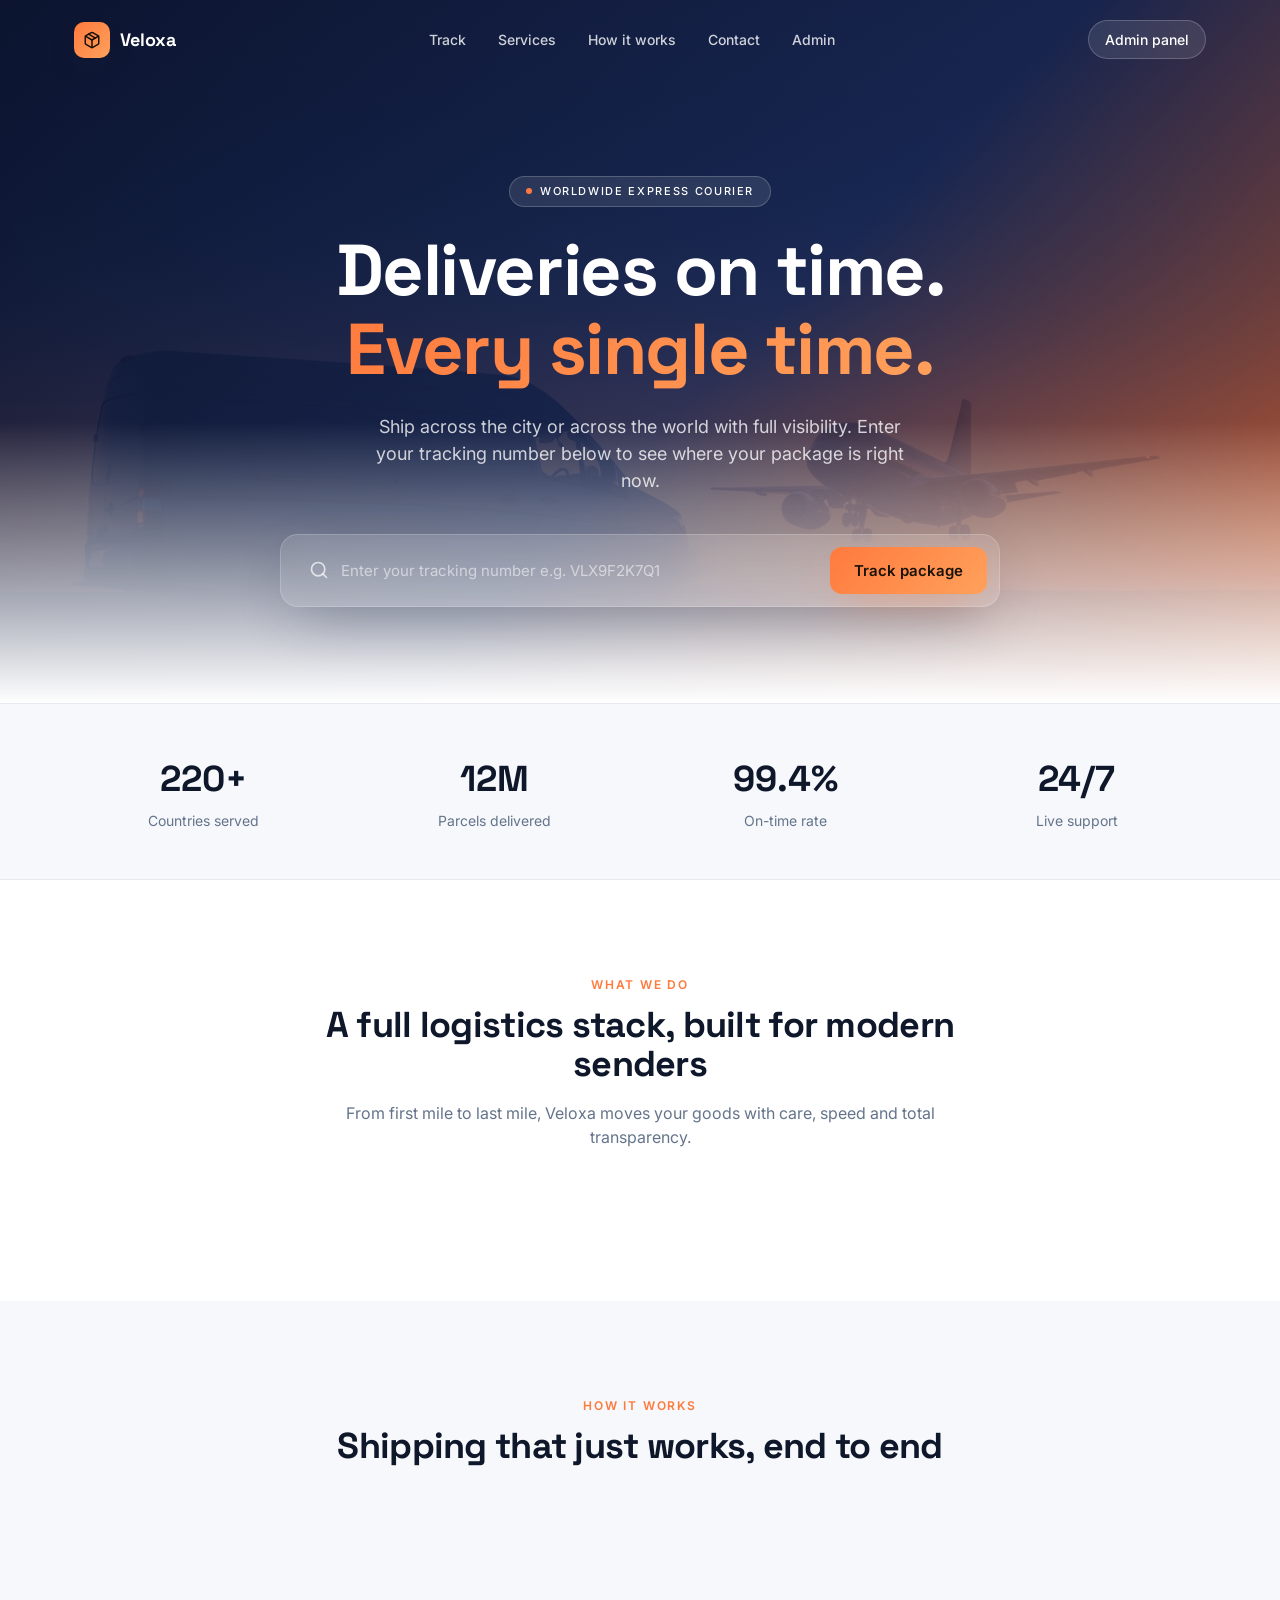
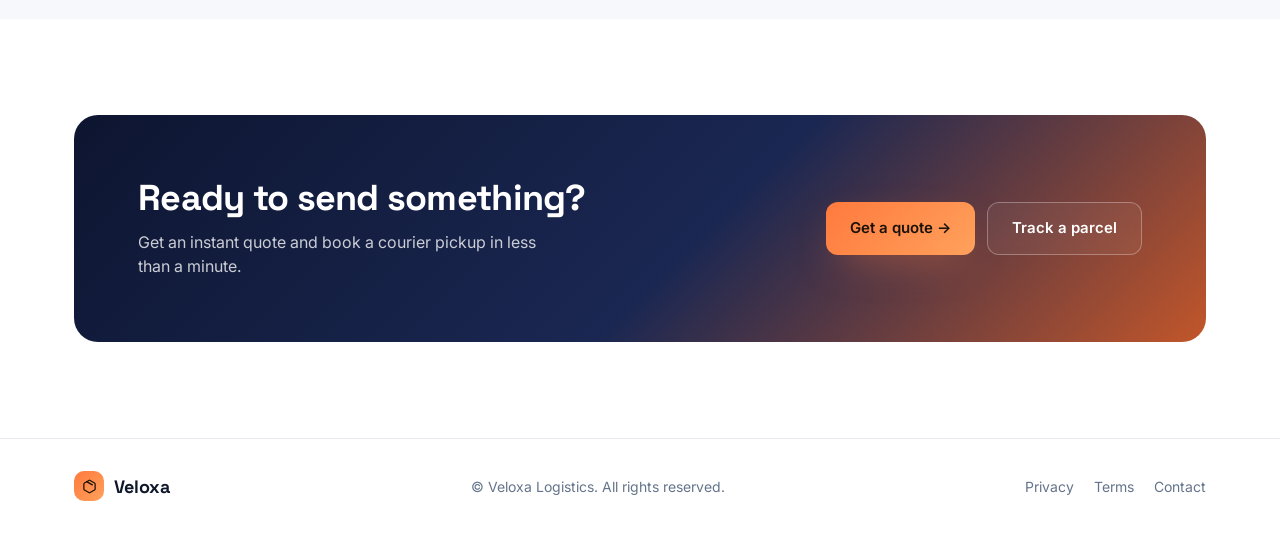
==== index.html @ 429a4c86 "Add files via upload" ====
<!doctype html>
<html lang="en">
<head>
<meta charset="utf-8" />
<meta name="viewport" content="width=device-width, initial-scale=1" />
<title>Veloxa — Fast, reliable global courier & parcel tracking</title>
<meta name="description" content="Track your parcels in real time and ship worldwide with Veloxa — a modern courier service built for speed, reliability and visibility." />
<link rel="preconnect" href="https://fonts.googleapis.com" />
<link rel="preconnect" href="https://fonts.gstatic.com" crossorigin />
<link href="https://fonts.googleapis.com/css2?family=Inter:wght@400;500;600;700&family=Space+Grotesk:wght@500;600;700&display=swap" rel="stylesheet" />
<link rel="stylesheet" href="styles.css" />
</head>
<body>
<!-- HEADER -->
<header class="site-header">
  <div class="container nav">
    <a href="#" class="logo">
      <span class="logo-mark">
        <svg viewBox="0 0 24 24" fill="none" stroke="currentColor" stroke-width="2" stroke-linecap="round" stroke-linejoin="round"><path d="M16.5 9.4l-9-5.19"/><path d="M21 16V8a2 2 0 0 0-1-1.73l-7-4a2 2 0 0 0-2 0l-7 4A2 2 0 0 0 3 8v8a2 2 0 0 0 1 1.73l7 4a2 2 0 0 0 2 0l7-4A2 2 0 0 0 21 16z"/><path d="M3.27 6.96L12 12.01l8.73-5.05"/><path d="M12 22.08V12"/></svg>
      </span>
      <span>Veloxa</span>
    </a>
    <nav class="nav-links">
      <a href="#track">Track</a>
      <a href="#services">Services</a>
      <a href="#how">How it works</a>
      <a href="#contact">Contact</a>
      <a href="admin.html">Admin</a>
    </nav>
    <a href="admin.html" class="nav-cta">Admin panel</a>
  </div>
</header>

<!-- HERO -->
<section class="hero">
  <div class="hero-bg">
    <img src="hero-courier.jpg" alt="Courier van and cargo plane at sunset" />
    <div class="hero-overlay"></div>
    <div class="hero-fade"></div>
  </div>
  <div class="container hero-inner">
    <span class="badge">
      <span class="badge-dot"></span> Worldwide express courier
    </span>
    <h1>Deliveries on time.<br /><span class="grad-text">Every single time.</span></h1>
    <p class="hero-sub">Ship across the city or across the world with full visibility. Enter your tracking number below to see where your package is right now.</p>

    <form id="track" class="track-form" autocomplete="off">
      <div class="track-input">
        <svg viewBox="0 0 24 24" fill="none" stroke="currentColor" stroke-width="2" stroke-linecap="round" stroke-linejoin="round"><circle cx="11" cy="11" r="8"/><path d="M21 21l-4.3-4.3"/></svg>
        <input type="text" id="trackingInput" placeholder="Enter your tracking number e.g. VLX9F2K7Q1" maxlength="40" aria-label="Tracking number" />
      </div>
      <button type="submit" class="btn-accent" id="trackBtn">
        <span class="btn-label">Track package</span>
      </button>
    </form>
    <p class="error-msg" id="errorMsg" hidden></p>
    <div id="resultMount"></div>
  </div>
</section>

<!-- STATS -->
<section class="stats">
  <div class="container stats-grid">
    <div><p class="stat-v">220+</p><p class="stat-l">Countries served</p></div>
    <div><p class="stat-v">12M</p><p class="stat-l">Parcels delivered</p></div>
    <div><p class="stat-v">99.4%</p><p class="stat-l">On-time rate</p></div>
    <div><p class="stat-v">24/7</p><p class="stat-l">Live support</p></div>
  </div>
</section>

<!-- SERVICES -->
<section id="services" class="section">
  <div class="container">
    <div class="section-head">
      <p class="eyebrow">What we do</p>
      <h2>A full logistics stack, built for modern senders</h2>
      <p class="lead">From first mile to last mile, Veloxa moves your goods with care, speed and total transparency.</p>
    </div>
    <div class="service-grid" id="serviceGrid"></div>
  </div>
</section>

<!-- HOW -->
<section id="how" class="section section-alt">
  <div class="container">
    <div class="section-head">
      <p class="eyebrow">How it works</p>
      <h2>Shipping that just works, end to end</h2>
    </div>
    <div class="steps-grid" id="stepsGrid"></div>
  </div>
</section>

<!-- CTA -->
<section id="contact" class="section">
  <div class="container">
    <div class="cta-card">
      <div>
        <h2>Ready to send something?</h2>
        <p>Get an instant quote and book a courier pickup in less than a minute.</p>
      </div>
      <div class="cta-actions">
        <a href="#track" class="btn-accent">Get a quote →</a>
        <a href="#track" class="btn-ghost">Track a parcel</a>
      </div>
    </div>
  </div>
</section>

<!-- FOOTER -->
<footer class="site-footer">
  <div class="container footer-inner">
    <div class="logo">
      <span class="logo-mark logo-mark-sm">
        <svg viewBox="0 0 24 24" fill="none" stroke="currentColor" stroke-width="2" stroke-linecap="round" stroke-linejoin="round"><path d="M16.5 9.4l-9-5.19"/><path d="M21 16V8a2 2 0 0 0-1-1.73l-7-4a2 2 0 0 0-2 0l-7 4A2 2 0 0 0 3 8v8a2 2 0 0 0 1 1.73l7 4a2 2 0 0 0 2 0l7-4A2 2 0 0 0 21 16z"/></svg>
      </span>
      <span>Veloxa</span>
    </div>
    <p class="copy">© <span id="year"></span> Veloxa Logistics. All rights reserved.</p>
    <div class="footer-links">
      <a href="#">Privacy</a><a href="#">Terms</a><a href="#">Contact</a>
    </div>
  </div>
</footer>

<script type="module" src="script.js"></script>
</body>
</html>
---- styles.css ----
:root{
  --background:#ffffff;
  --foreground:#0f172a;
  --muted:#f5f7fa;
  --muted-fg:#64748b;
  --border:#e6e9ef;
  --card:#ffffff;
  --primary:#101a36;
  --primary-fg:#ffffff;
  --accent:#ff7a3d;
  --accent-2:#ffa15c;
  --accent-fg:#1a1208;
  --success:#16a34a;
  --gradient-hero:linear-gradient(135deg,#0d1530 0%,#1a2752 55%,#c2562a 100%);
  --gradient-accent:linear-gradient(135deg,#ff7a3d,#ffa15c);
  --shadow-elegant:0 20px 60px -20px rgba(16,26,54,.45);
  --shadow-accent:0 15px 40px -15px rgba(255,122,61,.55);
  --shadow-card:0 4px 24px -8px rgba(15,23,42,.12);
  --radius:14px;
  --font-sans:'Inter',system-ui,-apple-system,sans-serif;
  --font-display:'Space Grotesk',system-ui,sans-serif;
}
*{box-sizing:border-box;margin:0;padding:0}
html{scroll-behavior:smooth}
body{font-family:var(--font-sans);background:var(--background);color:var(--foreground);-webkit-font-smoothing:antialiased;line-height:1.5}
h1,h2,h3,h4{font-family:var(--font-display);letter-spacing:-.02em;line-height:1.1}
a{color:inherit;text-decoration:none}
img{max-width:100%;display:block}
.container{width:100%;max-width:1180px;margin:0 auto;padding:0 24px}

/* HEADER */
.site-header{position:absolute;inset:0 0 auto 0;z-index:20}
.nav{display:flex;align-items:center;justify-content:space-between;padding:20px 24px}
.logo{display:flex;align-items:center;gap:10px;color:#fff;font-family:var(--font-display);font-weight:700;font-size:18px}
.logo-mark{display:inline-flex;align-items:center;justify-content:center;width:36px;height:36px;border-radius:10px;background:var(--gradient-accent);color:var(--accent-fg);box-shadow:var(--shadow-accent)}
.logo-mark svg{width:18px;height:18px}
.logo-mark-sm{width:30px;height:30px}.logo-mark-sm svg{width:15px;height:15px}
.nav-links{display:none;gap:32px;font-size:14px;font-weight:500;color:rgba(255,255,255,.8)}
.nav-links a{transition:color .2s}
.nav-links a:hover{color:#fff}
.nav-cta{padding:8px 16px;border-radius:999px;background:rgba(255,255,255,.1);color:#fff;font-size:14px;font-weight:500;backdrop-filter:blur(10px);border:1px solid rgba(255,255,255,.2);transition:background .2s}
.nav-cta:hover{background:rgba(255,255,255,.2)}
@media(min-width:768px){.nav-links{display:flex}}

/* HERO */
.hero{position:relative;isolation:isolate;overflow:hidden;color:#fff}
.hero-bg{position:absolute;inset:0;z-index:-1}
.hero-bg img{width:100%;height:100%;object-fit:cover}
.hero-overlay{position:absolute;inset:0;background:var(--gradient-hero);opacity:.88}
.hero-fade{position:absolute;inset:0;background:linear-gradient(to bottom,transparent 60%,var(--background))}
.hero-inner{padding:144px 24px 96px;text-align:center}
@media(min-width:768px){.hero-inner{padding-top:176px}}
.badge{display:inline-flex;align-items:center;gap:8px;padding:6px 16px;border-radius:999px;border:1px solid rgba(255,255,255,.2);background:rgba(255,255,255,.1);font-size:11px;font-weight:500;letter-spacing:.15em;text-transform:uppercase;backdrop-filter:blur(8px)}
.badge-dot{width:6px;height:6px;border-radius:50%;background:var(--accent)}
.hero h1{margin-top:24px;font-size:clamp(2.25rem,7vw,4.5rem);font-weight:700}
.grad-text{background:var(--gradient-accent);-webkit-background-clip:text;background-clip:text;color:transparent}
.hero-sub{max-width:560px;margin:24px auto 0;font-size:clamp(1rem,2vw,1.125rem);color:rgba(255,255,255,.78)}

/* TRACK FORM */
.track-form{max-width:720px;margin:40px auto 0;display:flex;flex-direction:column;gap:12px;padding:12px;border-radius:18px;border:1px solid rgba(255,255,255,.18);background:rgba(255,255,255,.1);backdrop-filter:blur(18px);box-shadow:var(--shadow-elegant)}
.track-input{flex:1;display:flex;align-items:center;gap:12px;padding:0 16px}
.track-input svg{width:20px;height:20px;color:rgba(255,255,255,.7);flex-shrink:0}
.track-input input{flex:1;background:transparent;border:0;outline:none;padding:14px 0;color:#fff;font-size:15px;font-family:inherit;width:100%}
.track-input input::placeholder{color:rgba(255,255,255,.55)}
.btn-accent{display:inline-flex;align-items:center;justify-content:center;gap:8px;padding:14px 24px;border-radius:12px;border:0;background:var(--gradient-accent);color:var(--accent-fg);font-weight:600;font-size:15px;font-family:inherit;cursor:pointer;box-shadow:var(--shadow-accent);transition:filter .2s,transform .2s}
.btn-accent:hover{filter:brightness(1.08)}
.btn-accent:disabled{opacity:.7;cursor:wait}
.btn-ghost{display:inline-flex;align-items:center;justify-content:center;padding:14px 24px;border-radius:12px;border:1px solid rgba(255,255,255,.3);background:rgba(255,255,255,.05);color:#fff;font-weight:600;font-size:15px;backdrop-filter:blur(8px);transition:background .2s}
.btn-ghost:hover{background:rgba(255,255,255,.12)}
@media(min-width:640px){.track-form{flex-direction:row;align-items:center}}
.error-msg{margin-top:12px;max-width:720px;margin-left:auto;margin-right:auto;color:#ffd2b8;font-size:14px;text-align:left;padding:0 12px}
.spinner{width:16px;height:16px;border:2px solid currentColor;border-top-color:transparent;border-radius:50%;animation:spin .8s linear infinite}
@keyframes spin{to{transform:rotate(360deg)}}

/* TRACKING RESULT */
.result{max-width:720px;margin:32px auto 0;overflow:hidden;border-radius:18px;border:1px solid var(--border);background:var(--card);color:var(--foreground);box-shadow:var(--shadow-card);text-align:left;animation:fadeUp .5s ease}
@keyframes fadeUp{from{opacity:0;transform:translateY(16px)}to{opacity:1;transform:none}}
.result-head{display:flex;flex-direction:column;gap:16px;padding:24px;background:#f6f8fb;border-bottom:1px solid var(--border)}
@media(min-width:768px){.result-head{flex-direction:row;align-items:center;justify-content:space-between}}
.result-head .label{font-size:11px;font-weight:600;letter-spacing:.15em;text-transform:uppercase;color:var(--muted-fg)}
.result-head .id{margin-top:4px;font-family:var(--font-display);font-size:22px;font-weight:700}
.result-head .svc{margin-top:4px;font-size:14px;color:var(--muted-fg)}
.status-pill{display:inline-flex;align-items:center;gap:10px;padding:8px 16px;border-radius:999px;background:rgba(22,163,74,.13);color:var(--success);font-weight:600;font-size:14px;width:fit-content}
.pulse{position:relative;display:inline-flex;width:8px;height:8px}
.pulse::before{content:"";position:absolute;inset:0;border-radius:50%;background:var(--success);opacity:.7;animation:ping 1.5s cubic-bezier(0,0,.2,1) infinite}
.pulse::after{content:"";position:relative;display:inline-block;width:8px;height:8px;border-radius:50%;background:var(--success)}
@keyframes ping{75%,100%{transform:scale(2.2);opacity:0}}

.detail-grid{display:grid;grid-template-columns:repeat(2,1fr);gap:16px;padding:24px;border-bottom:1px solid var(--border)}
@media(min-width:768px){.detail-grid{grid-template-columns:repeat(4,1fr)}}
.detail .l{font-size:11px;font-weight:600;letter-spacing:.1em;text-transform:uppercase;color:var(--muted-fg)}
.detail .v{margin-top:4px;font-weight:600;color:var(--foreground)}

.progress-wrap{padding:24px 24px 0}
.progress-meta{display:flex;justify-content:space-between;font-size:12px;color:var(--muted-fg);margin-bottom:8px;font-weight:500}
.progress-bar{height:8px;border-radius:999px;background:var(--muted);overflow:hidden}
.progress-fill{height:100%;background:var(--gradient-accent);border-radius:999px;transition:width 1s ease;width:0}

.timeline-title{padding:24px 24px 16px;font-family:var(--font-display);font-size:18px;font-weight:600}
.timeline{position:relative;list-style:none;padding:0 24px 24px 48px;border-left:1px dashed var(--border);margin-left:30px}
.timeline li{position:relative;padding-bottom:24px}
.timeline li:last-child{padding-bottom:0}
.timeline .dot{position:absolute;left:-36px;top:0;width:28px;height:28px;border-radius:50%;display:flex;align-items:center;justify-content:center;background:var(--muted);color:var(--muted-fg);box-shadow:0 0 0 4px var(--card)}
.timeline .dot.done{background:var(--gradient-accent);color:var(--accent-fg)}
.timeline .dot svg{width:14px;height:14px}
.tl-row{display:flex;flex-direction:column;gap:4px}
@media(min-width:640px){.tl-row{flex-direction:row;align-items:baseline;justify-content:space-between;gap:16px}}
.tl-status{font-weight:600;color:var(--foreground)}
.tl-status.muted{color:var(--muted-fg)}
.tl-loc,.tl-time{font-size:13px;color:var(--muted-fg);display:flex;align-items:center;gap:6px}
.tl-loc svg,.tl-time svg{width:14px;height:14px}

/* STATS */
.stats{border-top:1px solid var(--border);border-bottom:1px solid var(--border);background:#f6f8fb}
.stats-grid{display:grid;grid-template-columns:repeat(2,1fr);gap:32px;padding:48px 24px}
@media(min-width:768px){.stats-grid{grid-template-columns:repeat(4,1fr)}}
.stats div{text-align:center}
.stat-v{font-family:var(--font-display);font-size:clamp(1.75rem,4vw,2.25rem);font-weight:700}
.stat-l{margin-top:4px;font-size:14px;color:var(--muted-fg)}

/* SECTIONS */
.section{padding:96px 0}
.section-alt{background:#f6f8fb}
.section-head{max-width:640px;margin:0 auto;text-align:center}
.eyebrow{font-size:12px;font-weight:600;letter-spacing:.15em;text-transform:uppercase;color:var(--accent)}
.section-head h2{margin-top:12px;font-size:clamp(1.75rem,4vw,2.25rem);font-weight:700}
.section-head .lead{margin-top:16px;color:var(--muted-fg)}

/* SERVICES */
.service-grid{margin-top:56px;display:grid;gap:24px;grid-template-columns:1fr}
@media(min-width:640px){.service-grid{grid-template-columns:repeat(2,1fr)}}
@media(min-width:1024px){.service-grid{grid-template-columns:repeat(3,1fr)}}
.service-card{padding:24px;border-radius:18px;border:1px solid var(--border);background:var(--card);transition:transform .25s,border-color .25s,box-shadow .25s}
.service-card:hover{transform:translateY(-4px);border-color:rgba(255,122,61,.4);box-shadow:var(--shadow-card)}
.service-icon{width:48px;height:48px;border-radius:12px;display:inline-flex;align-items:center;justify-content:center;background:var(--muted);color:var(--primary);transition:background .25s,color .25s}
.service-card:hover .service-icon{background:var(--gradient-accent);color:var(--accent-fg)}
.service-icon svg{width:20px;height:20px}
.service-card h3{margin-top:20px;font-size:18px;font-weight:600}
.service-card p{margin-top:8px;font-size:14px;color:var(--muted-fg);line-height:1.6}

/* STEPS */
.steps-grid{margin-top:56px;display:grid;gap:24px;grid-template-columns:1fr}
@media(min-width:640px){.steps-grid{grid-template-columns:repeat(2,1fr)}}
@media(min-width:1024px){.steps-grid{grid-template-columns:repeat(4,1fr)}}
.step-card{padding:24px;border-radius:18px;border:1px solid var(--border);background:var(--card)}
.step-n{font-family:var(--font-display);font-size:36px;font-weight:700;color:rgba(255,122,61,.35)}
.step-card h3{margin-top:8px;font-size:18px;font-weight:600}
.step-card p{margin-top:8px;font-size:14px;color:var(--muted-fg)}

/* CTA */
.cta-card{position:relative;overflow:hidden;padding:48px 32px;border-radius:24px;background:var(--gradient-hero);color:#fff;display:grid;gap:32px;align-items:center}
@media(min-width:768px){.cta-card{grid-template-columns:1fr auto;padding:64px}}
.cta-card h2{font-size:clamp(1.75rem,4vw,2.25rem);font-weight:700}
.cta-card p{margin-top:12px;color:rgba(255,255,255,.78);max-width:420px}
.cta-actions{display:flex;flex-direction:column;gap:12px}
@media(min-width:640px){.cta-actions{flex-direction:row}}

/* FOOTER */
.site-footer{border-top:1px solid var(--border);background:var(--background)}
.footer-inner{display:flex;flex-direction:column;align-items:center;gap:16px;padding:32px 24px;text-align:center}
@media(min-width:768px){.footer-inner{flex-direction:row;justify-content:space-between;text-align:left}}
.footer-inner .logo{color:var(--foreground)}
.copy{font-size:14px;color:var(--muted-fg)}
.footer-links{display:flex;gap:20px;font-size:14px;color:var(--muted-fg)}
.footer-links a:hover{color:var(--foreground)}
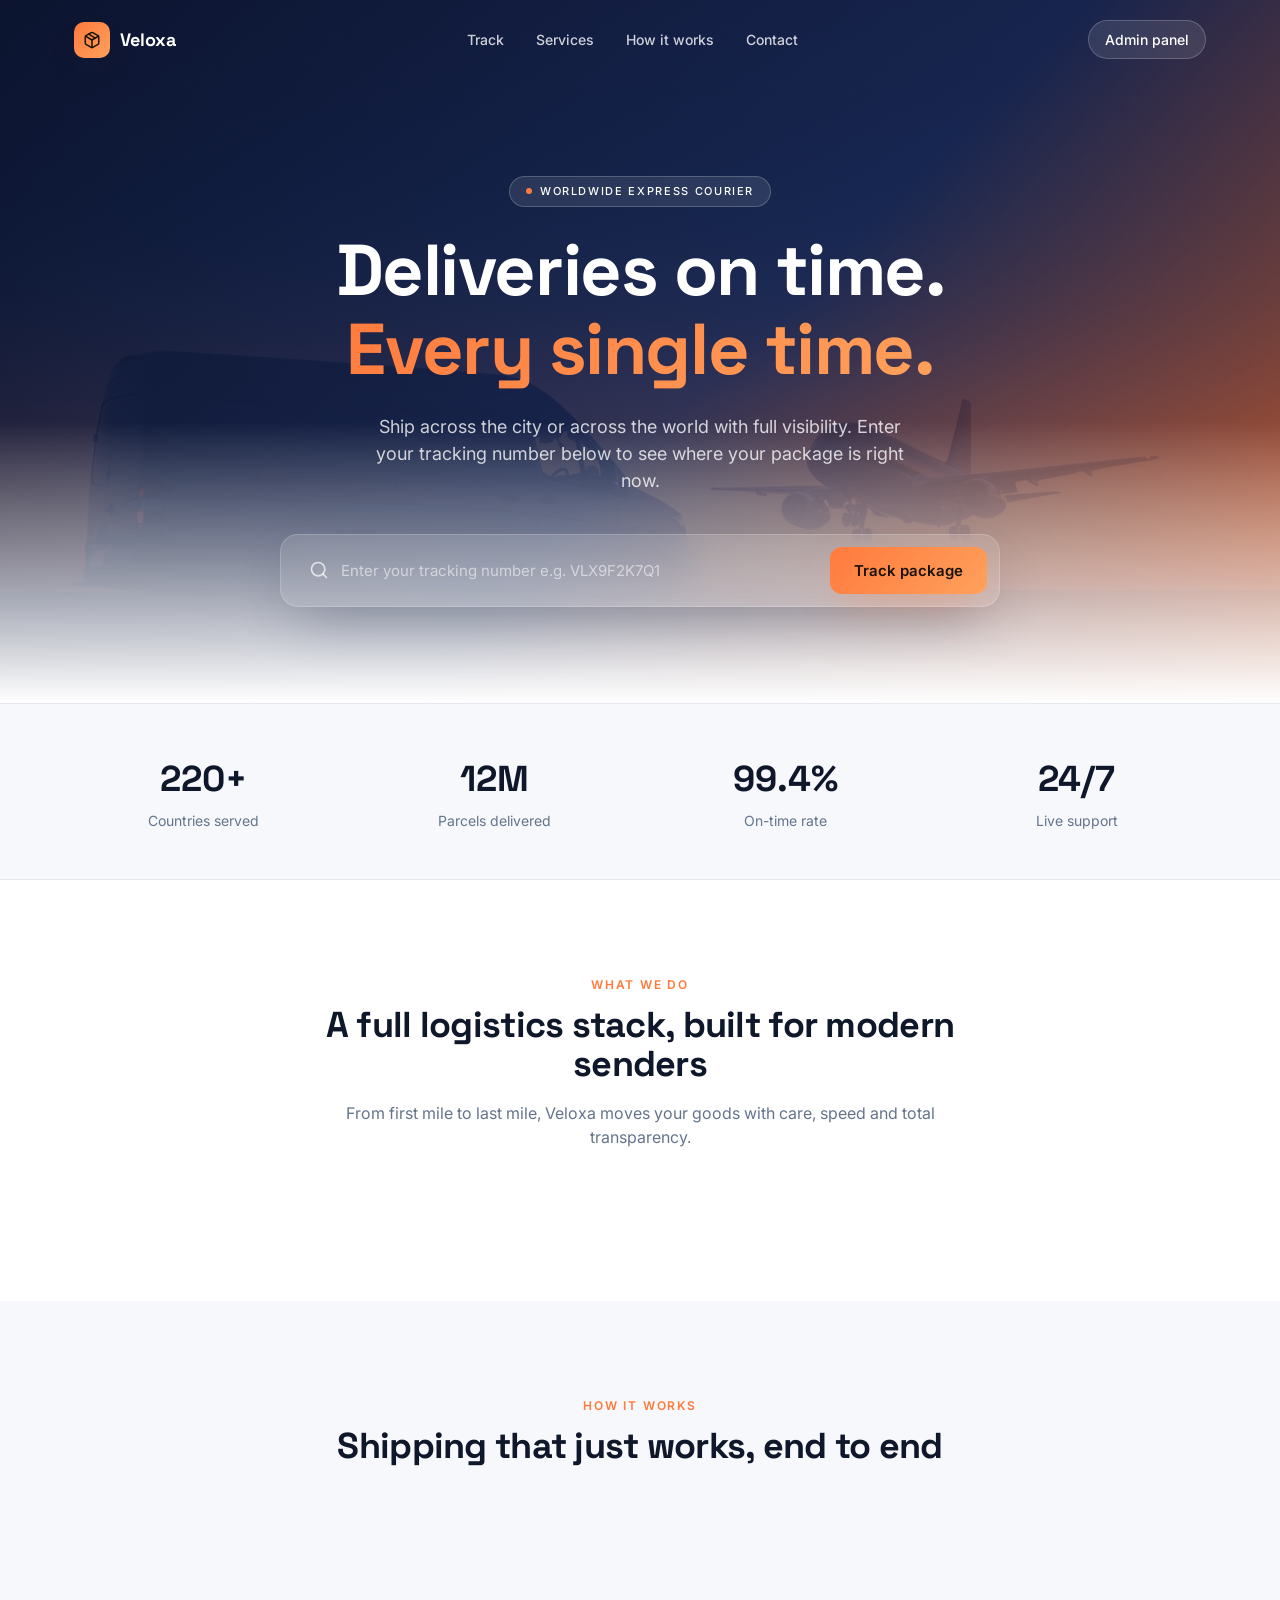
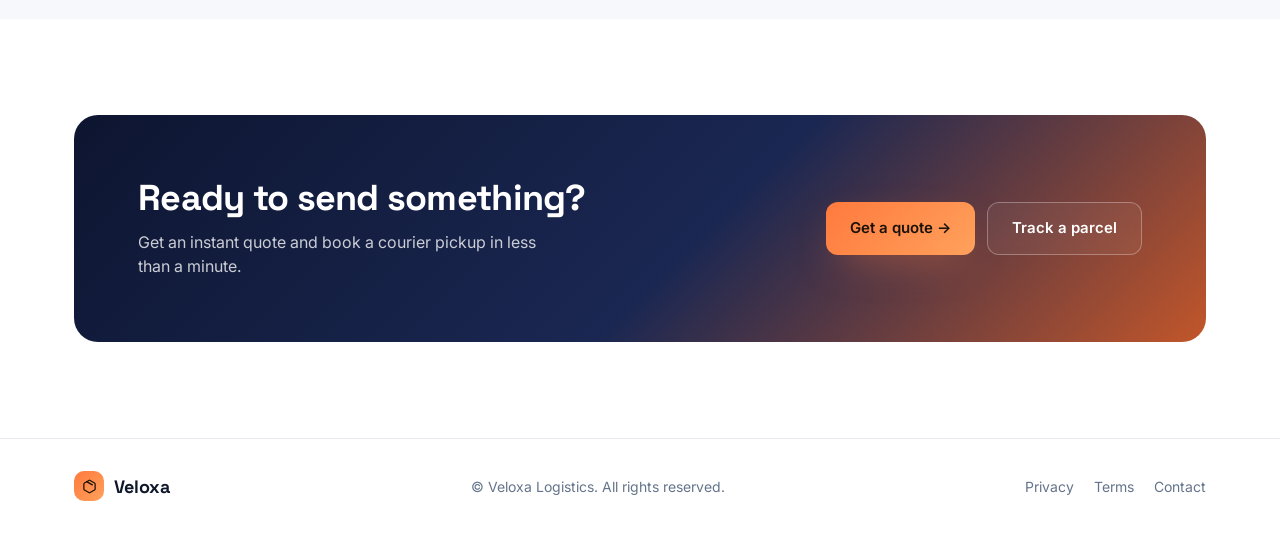
==== commit a3e18633: "Update index.html" ====
--- a/index.html
+++ b/index.html
@@ -25,7 +25,6 @@
       <a href="#services">Services</a>
       <a href="#how">How it works</a>
       <a href="#contact">Contact</a>
-      <a href="admin.html">Admin</a>
     </nav>
     <a href="admin.html" class="nav-cta">Admin panel</a>
   </div>
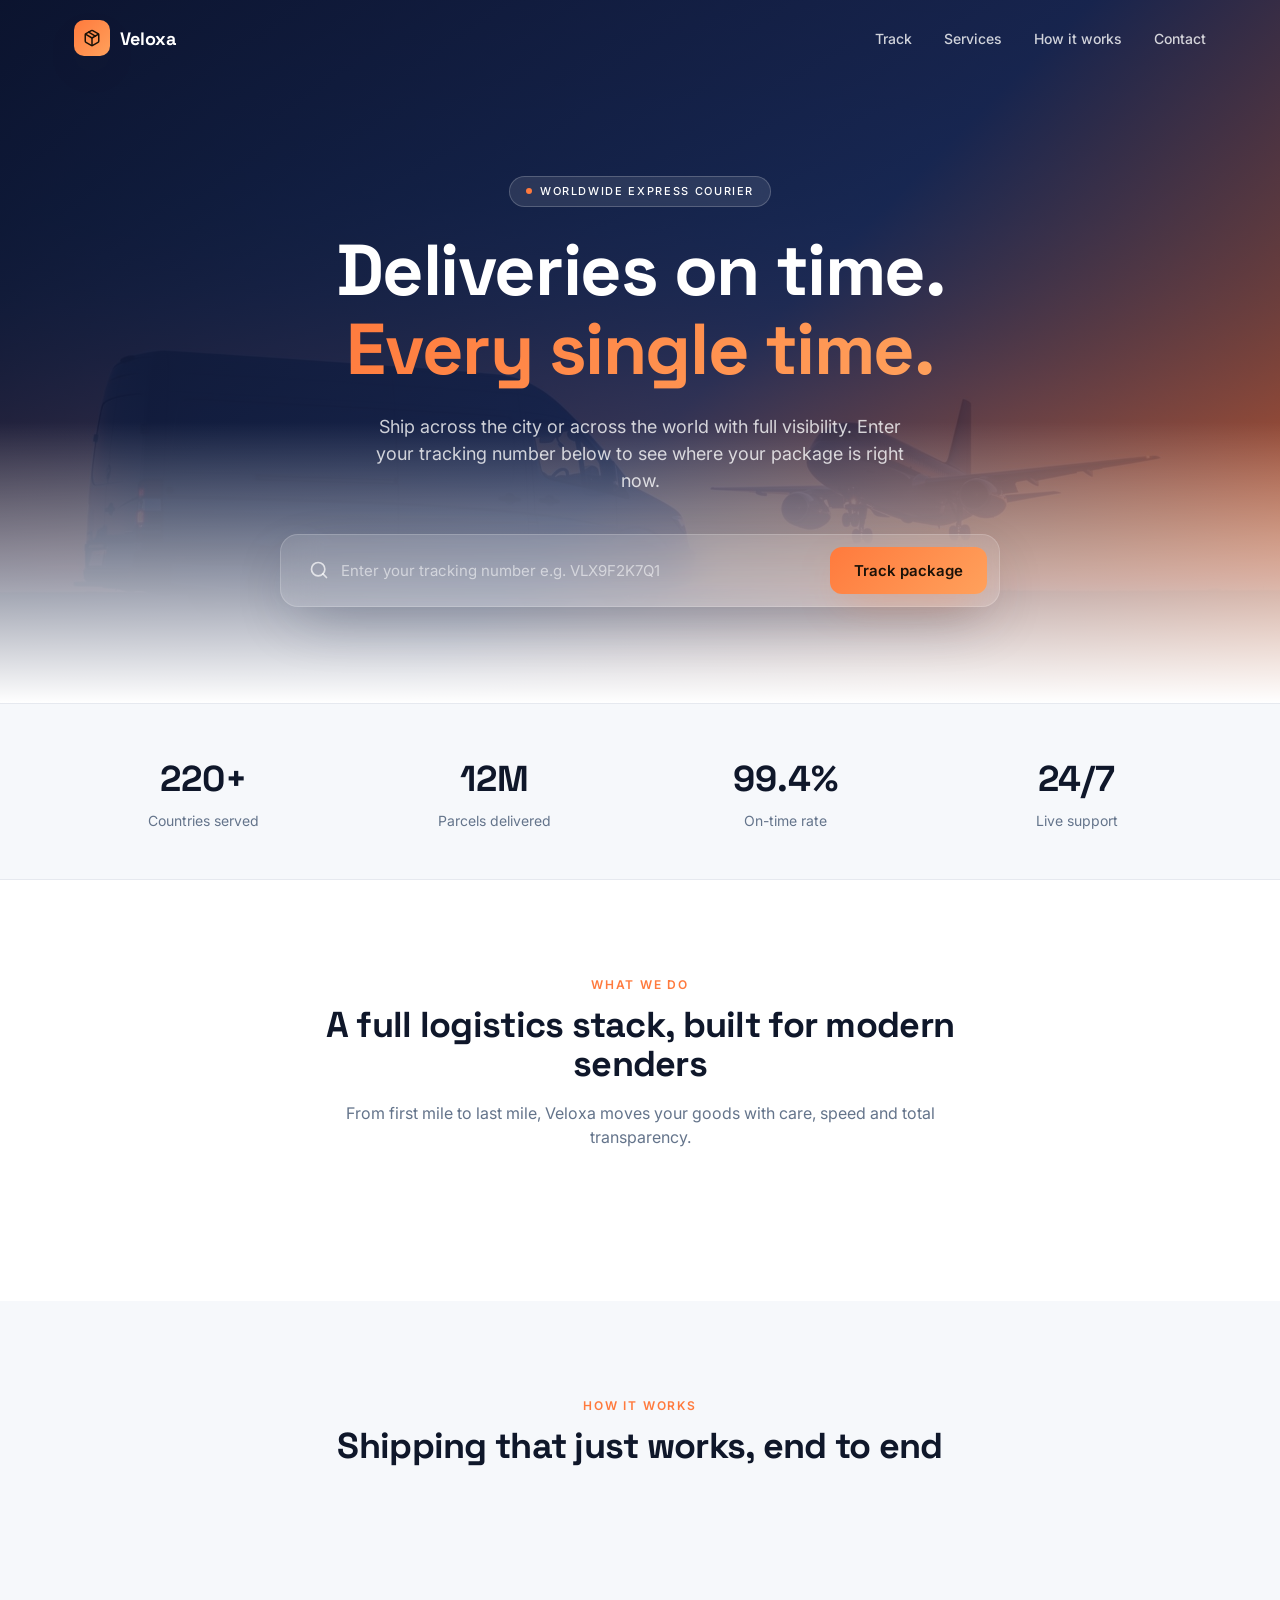
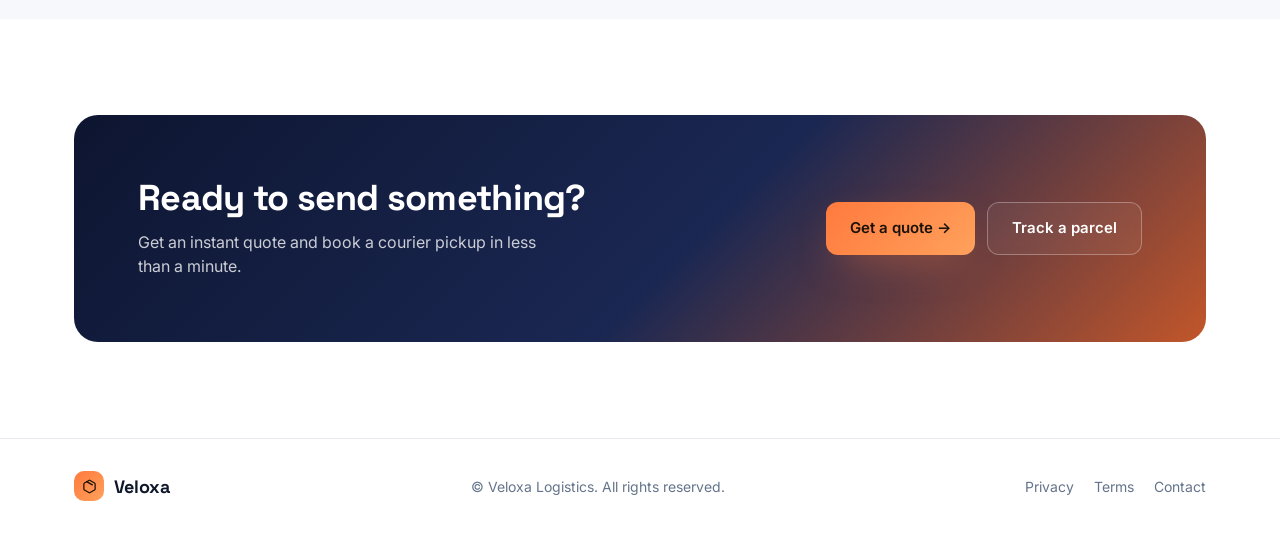
==== commit 18737198: "Update index.html" ====
--- a/index.html
+++ b/index.html
@@ -26,7 +26,6 @@
       <a href="#how">How it works</a>
       <a href="#contact">Contact</a>
     </nav>
-    <a href="admin.html" class="nav-cta">Admin panel</a>
   </div>
 </header>
 
